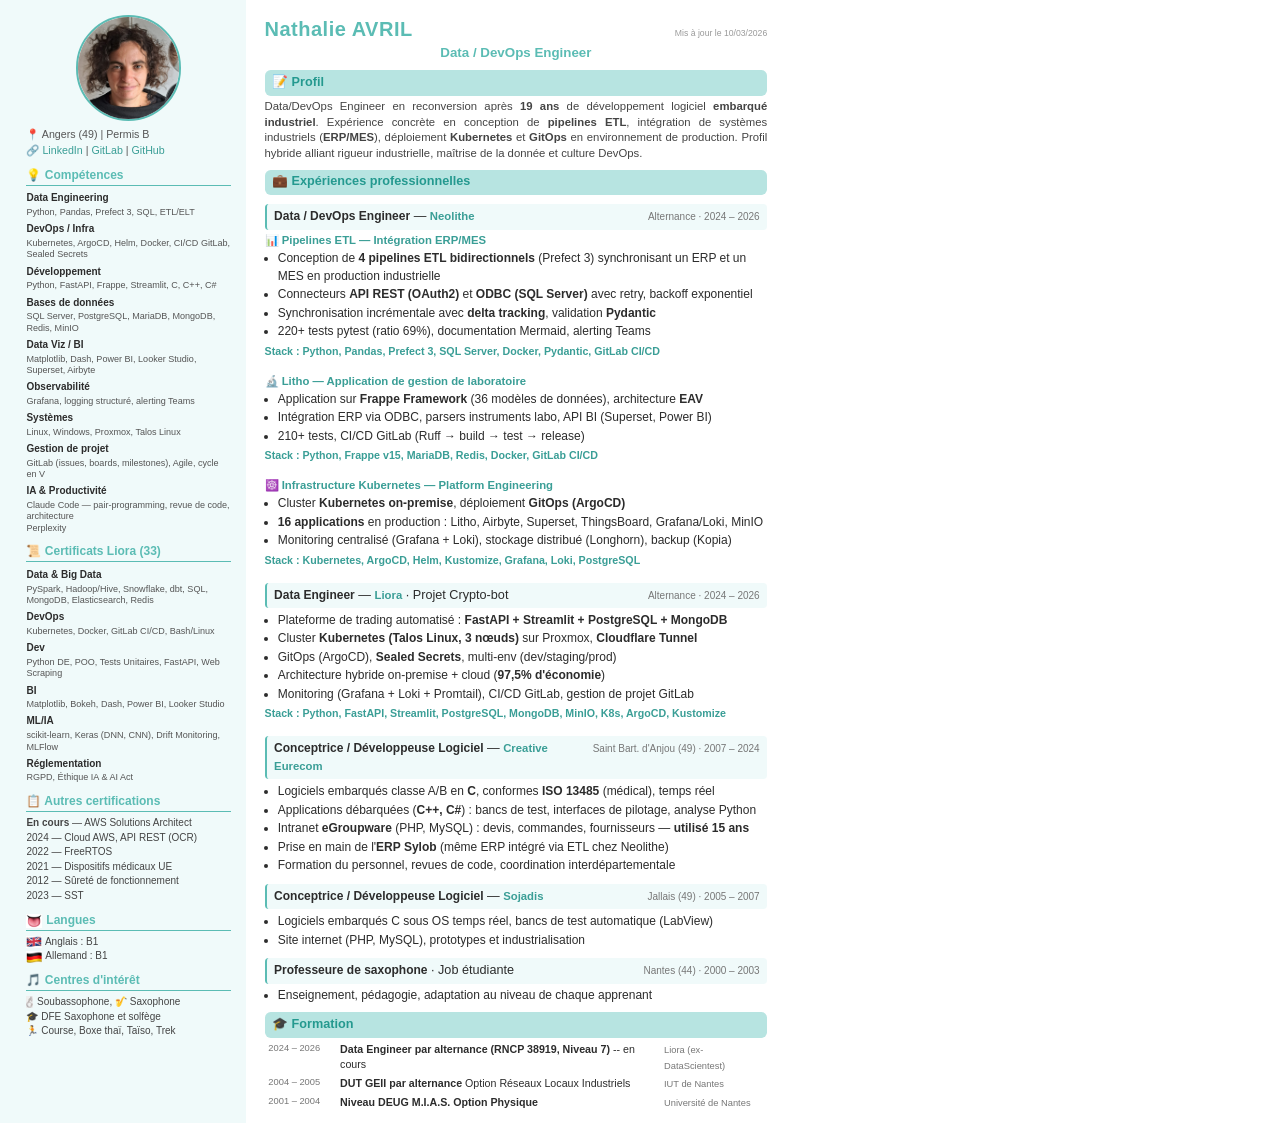
==== index.html @ e8e1952b "Ajout CV public (index.html) et GitLab Pages CI - index.html : version publique sans données perso (" ====
<!DOCTYPE html>
<html lang="fr">
<head>
<meta charset="UTF-8">
<title>CV Nathalie AVRIL — Data / DevOps Engineer</title>
<link rel="stylesheet" href="style.css">
</head>
<body>
<div class="page">

  <!-- SIDEBAR -->
  <div class="sidebar">
    <img src="images/Nathalie_Avril_4.jpg" alt="Nathalie Avril" class="photo">

    <p class="contact-info">📍 Angers (49) | Permis B</p>
    <p class="contact-info">🔗 <a href="https://www.linkedin.com/in/nathalie-avril">LinkedIn</a> | <a href="https://gitlab.com/datiara/public">GitLab</a> | <a href="https://github.com/Datiara">GitHub</a></p>

    <h2>💡 Compétences</h2>

    <div class="skill-category">
      <strong>Data Engineering</strong>
      <div class="skill-tags">Python, Pandas, Prefect 3, SQL, ETL/ELT</div>
    </div>
    <div class="skill-category">
      <strong>DevOps / Infra</strong>
      <div class="skill-tags">Kubernetes, ArgoCD, Helm, Docker, CI/CD GitLab, Sealed Secrets</div>
    </div>
    <div class="skill-category">
      <strong>Développement</strong>
      <div class="skill-tags">Python, FastAPI, Frappe, Streamlit, C, C++, C#</div>
    </div>
    <div class="skill-category">
      <strong>Bases de données</strong>
      <div class="skill-tags">SQL Server, PostgreSQL, MariaDB, MongoDB, Redis, MinIO</div>
    </div>
    <div class="skill-category">
      <strong>Data Viz / BI</strong>
      <div class="skill-tags">Matplotlib, Dash, Power BI, Looker Studio, Superset, Airbyte</div>
    </div>
    <div class="skill-category">
      <strong>Observabilité</strong>
      <div class="skill-tags">Grafana, logging structuré, alerting Teams</div>
    </div>
    <div class="skill-category">
      <strong>Systèmes</strong>
      <div class="skill-tags">Linux, Windows, Proxmox, Talos Linux</div>
    </div>
    <div class="skill-category">
      <strong>Gestion de projet</strong>
      <div class="skill-tags">GitLab (issues, boards, milestones), Agile, cycle en V</div>
    </div>
    <div class="skill-category">
      <strong>IA &amp; Productivité</strong>
      <div class="skill-tags">Claude Code — pair-programming, revue de code, architecture</div>
      <div class="skill-tags">Perplexity</div>
    </div>

    <h2>📜 Certificats Liora (33)</h2>
    <div class="skill-category">
      <strong>Data &amp; Big Data</strong>
      <div class="skill-tags">PySpark, Hadoop/Hive, Snowflake, dbt, SQL, MongoDB, Elasticsearch, Redis</div>
    </div>
    <div class="skill-category">
      <strong>DevOps</strong>
      <div class="skill-tags">Kubernetes, Docker, GitLab CI/CD, Bash/Linux</div>
    </div>
    <div class="skill-category">
      <strong>Dev</strong>
      <div class="skill-tags">Python DE, POO, Tests Unitaires, FastAPI, Web Scraping</div>
    </div>
    <div class="skill-category">
      <strong>BI</strong>
      <div class="skill-tags">Matplotlib, Bokeh, Dash, Power BI, Looker Studio</div>
    </div>
    <div class="skill-category">
      <strong>ML/IA</strong>
      <div class="skill-tags">scikit-learn, Keras (DNN, CNN), Drift Monitoring, MLFlow</div>
    </div>
    <div class="skill-category">
      <strong>Réglementation</strong>
      <div class="skill-tags">RGPD, Éthique IA &amp; AI Act</div>
    </div>

    <h2>📋 Autres certifications</h2>
    <p class="interest-item"><strong>En cours</strong> — AWS Solutions Architect</p>
    <p class="interest-item">2024 — Cloud AWS, API REST (OCR)</p>
    <p class="interest-item">2022 — FreeRTOS</p>
    <p class="interest-item">2021 — Dispositifs médicaux UE</p>
    <p class="interest-item">2012 — Sûreté de fonctionnement</p>
    <p class="interest-item">2023 — SST</p>

    <h2><img src="images/langues.png" class="icon-inline"> Langues</h2>
    <p class="lang-item"><img src="images/gb.png" class="flag-icon"> Anglais : B1</p>
    <p class="lang-item"><img src="images/de.png" class="flag-icon"> Allemand : B1</p>

    <h2>🎵 Centres d'intérêt</h2>
    <p class="interest-item"><img src="images/sousaphone_icon.png" class="icon-inline" alt="soubassophone"> Soubassophone, 🎷 Saxophone</p>
    <p class="interest-item">🎓 DFE Saxophone et solfège</p>
<p class="interest-item">🏃 Course, Boxe thaï, Taïso, Trek</p>
  </div>

  <!-- MAIN -->
  <div class="main">
    <div class="name-row">
      <h1>Nathalie AVRIL</h1>
      <span class="update-date">Mis à jour le 10/03/2026</span>
    </div>
    <div class="tagline">Data / DevOps Engineer</div>

    <h2>📝 Profil</h2>
    <p class="profile-text">
      Data/DevOps Engineer en reconversion après <strong>19 ans</strong> de développement logiciel <strong>embarqué industriel</strong>.
      Expérience concrète en conception de <strong>pipelines ETL</strong>, intégration de systèmes industriels (<strong>ERP/MES</strong>),
      déploiement <strong>Kubernetes</strong> et <strong>GitOps</strong> en environnement de production.
      Profil hybride alliant rigueur industrielle, maîtrise de la donnée et culture DevOps.
    </p>

    <h2>💼 Expériences professionnelles</h2>

    <div class="exp-header">
      <span><span class="exp-poste">Data / DevOps Engineer</span> — <span class="exp-entreprise">Neolithe</span></span>
      <span class="exp-periode">Alternance · 2024 – 2026</span>
    </div>

    <h4>📊 Pipelines ETL — Intégration ERP/MES</h4>
    <ul>
      <li>Conception de <strong>4 pipelines ETL bidirectionnels</strong> (Prefect 3) synchronisant un ERP et un MES en production industrielle</li>
      <li>Connecteurs <strong>API REST (OAuth2)</strong> et <strong>ODBC (SQL Server)</strong> avec retry, backoff exponentiel</li>
      <li>Synchronisation incrémentale avec <strong>delta tracking</strong>, validation <strong>Pydantic</strong></li>
      <li>220+ tests pytest (ratio 69%), documentation Mermaid, alerting Teams</li>
    </ul>
    <div class="stack">Stack : Python, Pandas, Prefect 3, SQL Server, Docker, Pydantic, GitLab CI/CD</div>

    <h4>🔬 Litho — Application de gestion de laboratoire</h4>
    <ul>
      <li>Application sur <strong>Frappe Framework</strong> (36 modèles de données), architecture <strong>EAV</strong></li>
      <li>Intégration ERP via ODBC, parsers instruments labo, API BI (Superset, Power BI)</li>
      <li>210+ tests, CI/CD GitLab (Ruff → build → test → release)</li>
    </ul>
    <div class="stack">Stack : Python, Frappe v15, MariaDB, Redis, Docker, GitLab CI/CD</div>

    <h4>☸️ Infrastructure Kubernetes — Platform Engineering</h4>
    <ul>
      <li>Cluster <strong>Kubernetes on-premise</strong>, déploiement <strong>GitOps (ArgoCD)</strong></li>
      <li><strong>16 applications</strong> en production : Litho, Airbyte, Superset, ThingsBoard, Grafana/Loki, MinIO</li>
      <li>Monitoring centralisé (Grafana + Loki), stockage distribué (Longhorn), backup (Kopia)</li>
    </ul>
    <div class="stack">Stack : Kubernetes, ArgoCD, Helm, Kustomize, Grafana, Loki, PostgreSQL</div>

    <div class="exp-header">
      <span><span class="exp-poste">Data Engineer</span> — <span class="exp-entreprise">Liora</span> · Projet Crypto-bot</span>
      <span class="exp-periode">Alternance · 2024 – 2026</span>
    </div>
    <ul>
      <li>Plateforme de trading automatisé : <strong>FastAPI + Streamlit + PostgreSQL + MongoDB</strong></li>
      <li>Cluster <strong>Kubernetes (Talos Linux, 3 nœuds)</strong> sur Proxmox, <strong>Cloudflare Tunnel</strong></li>
      <li>GitOps (ArgoCD), <strong>Sealed Secrets</strong>, multi-env (dev/staging/prod)</li>
      <li>Architecture hybride on-premise + cloud (<strong>97,5% d'économie</strong>)</li>
      <li>Monitoring (Grafana + Loki + Promtail), CI/CD GitLab, gestion de projet GitLab</li>
    </ul>
    <div class="stack">Stack : Python, FastAPI, Streamlit, PostgreSQL, MongoDB, MinIO, K8s, ArgoCD, Kustomize</div>

    <div class="exp-header">
      <span><span class="exp-poste">Conceptrice / Développeuse Logiciel</span> — <span class="exp-entreprise">Creative Eurecom</span></span>
      <span class="exp-periode">Saint Bart. d'Anjou (49) · 2007 – 2024</span>
    </div>
    <ul>
      <li>Logiciels embarqués classe A/B en <strong>C</strong>, conformes <strong>ISO 13485</strong> (médical), temps réel</li>
      <li>Applications débarquées (<strong>C++, C#</strong>) : bancs de test, interfaces de pilotage, analyse Python</li>
      <li>Intranet <strong>eGroupware</strong> (PHP, MySQL) : devis, commandes, fournisseurs — <strong>utilisé 15 ans</strong></li>
      <li>Prise en main de l'<strong>ERP Sylob</strong> (même ERP intégré via ETL chez Neolithe)</li>
      <li>Formation du personnel, revues de code, coordination interdépartementale</li>
    </ul>

    <div class="exp-header">
      <span><span class="exp-poste">Conceptrice / Développeuse Logiciel</span> — <span class="exp-entreprise">Sojadis</span></span>
      <span class="exp-periode">Jallais (49) · 2005 – 2007</span>
    </div>
    <ul>
      <li>Logiciels embarqués C sous OS temps réel, bancs de test automatique (LabView)</li>
      <li>Site internet (PHP, MySQL), prototypes et industrialisation</li>
    </ul>

    <div class="exp-header">
      <span><span class="exp-poste">Professeure de saxophone</span> · Job étudiante</span>
      <span class="exp-periode">Nantes (44) · 2000 – 2003</span>
    </div>
    <ul>
      <li>Enseignement, pédagogie, adaptation au niveau de chaque apprenant</li>
    </ul>
    <h2>🎓 Formation</h2>
    <table class="formation-table">
      <tr>
        <td class="periode">2024 – 2026</td>
        <td><span class="diplome">Data Engineer par alternance (RNCP 38919, Niveau 7)</span> -- en cours </td>
        <td><span class="etablissement">Liora (ex-DataScientest)</span></td>
      </tr>
      <tr>
        <td class="periode">2004 – 2005</td>
        <td><span class="diplome">DUT GEII par alternance</span>  Option Réseaux Locaux Industriels </td>
        <td><span class="etablissement">IUT de Nantes</span></td>
      </tr>
      <tr>
        <td class="periode">2001 – 2004</td>
        <td><span class="diplome">Niveau DEUG M.I.A.S. Option Physique </span></td>
        <td><span class="etablissement">Université de Nantes</span></td>
      </tr>
    </table>

  </div>
</div>
</body>
</html>
---- style.css ----
@page {
  size: A4;
  margin: 0;
}
* { margin: 0; padding: 0; box-sizing: border-box; }
body {
  font-family: 'Segoe UI', 'Helvetica Neue', Arial, sans-serif;
  font-size: 9.5pt;
  line-height: 1.4;
  color: #2c2c2c;
}
.page {
  width: 210mm;
  height: 297mm;
  display: flex;
  overflow: hidden;
}
/* === SIDEBAR === */
.sidebar {
  width: 65mm;
  background: #f0fafa;
  padding: 4mm 4mm 3mm 7mm;
  flex-shrink: 0;
}
.photo {
  width: 28mm;
  height: 28mm;
  border-radius: 50%;
  object-fit: cover;
  display: block;
  margin: 0 auto 1.5mm auto;
  border: 2.5px solid #5bbcb4;
}
.sidebar h2 {
  color: #5bbcb4;
  font-size: 9pt;
  margin: 2.5mm 0 1mm 0;
  padding-bottom: 0.3mm;
  border-bottom: 1.5px solid #5bbcb4;
}
.sidebar h3 {
  font-size: 9pt;
  color: #3a9e96;
  margin: 3mm 0 1mm 0;
}
.sidebar p, .sidebar li {
  font-size: 8.5pt;
  line-height: 1.35;
  color: #444;
}
.sidebar ul {
  list-style: none;
  padding-left: 0;
}
.sidebar ul li {
  margin-bottom: 0.8mm;
}
.sidebar .skill-category {
  margin-bottom: 0.5mm;
}
.sidebar .skill-category strong {
  font-size: 7.5pt;
  color: #2c2c2c;
}
.sidebar .skill-tags {
  font-size: 6.8pt;
  color: #555;
  line-height: 1.25;
}
.sidebar .flag-icon {
  height: 1.2em;
  width: auto;
  vertical-align: middle;
  margin-right: 0.3mm;
}
.sidebar .icon-inline {
  height: 1.2em;
  width: auto;
  vertical-align: middle;
  margin-right: 0.3mm;
}
.sidebar .lang-item, .sidebar .interest-item {
  margin-bottom: 0.3mm;
  font-size: 7.5pt;
}
.main .update-date {
  font-size: 6.5pt;
  color: #999;
  white-space: nowrap;
}
.sidebar .contact-info {
  font-size: 8pt;
  color: #555;
  margin-bottom: 0.5mm;
}
.sidebar .contact-info a {
  color: #3a9e96;
  text-decoration: none;
}
/* === MAIN === */
.main {
  flex: 1;
  padding: 4mm 7mm 2mm 5mm;
}
.main h1 {
  font-size: 15pt;
  color: #5bbcb4;
  margin-bottom: 0.3mm;
  letter-spacing: 0.5px;
}
.main .subtitle {
  font-size: 12pt;
  color: #555;
  margin-bottom: 1.5mm;
  font-weight: 600;
}
.main .name-row {
  display: flex;
  justify-content: space-between;
  align-items: baseline;
}
.main .tagline {
  font-size: 10pt;
  color: #5bbcb4;
  font-weight: 700;
  margin-bottom: 1.5mm;
  text-align: center;
}
.main h2 {
  color: #24998f;
  font-size: 9.5pt;
  margin: 2mm 0 0.8mm 0;
  padding: 1mm 2mm;
  background: #b7e4e1;
  border-radius: 1.5mm;
}
.main h3 {
  font-size: 8.5pt;
  color: #2c2c2c;
  margin: 2mm 0 0.3mm 0;
}
.main .company {
  font-size: 8pt;
  color: #777;
  margin-bottom: 0.7mm;
}
.main h4 {
  font-size: 8.5pt;
  color: #3a9e96;
  margin: 1mm 0 0.3mm 0;
}
.main ul {
  padding-left: 3.5mm;
  margin-bottom: 0.8mm;
}
.main ul li {
  margin-bottom: 0.3mm;
  font-size: 9pt;
  line-height: 1.45;
}
.main .stack {
  font-size: 8pt;
  color: #3a9e96;
  font-weight: 600;
  margin-top: 0.3mm;
  margin-bottom: 4mm;
}
.profile-text {
  font-size: 8.5pt;
  line-height: 1.4;
  color: #444;
  text-align: justify;
  margin-bottom: 1.5mm;
}
/* Experience header (style C : bandeau) */
.exp-header {
  display: flex;
  justify-content: space-between;
  align-items: baseline;
  background: #f0fafa;
  padding: 1mm 2mm;
  border-radius: 1mm;
  margin: 2.5mm 0 1mm 0;
  border-left: 2.5px solid #5bbcb4;
}
.exp-header .exp-poste {
  font-weight: 700;
  font-size: 9pt;
  color: #2c2c2c;
}
.exp-header .exp-entreprise {
  font-weight: 600;
  font-size: 8.5pt;
  color: #3a9e96;
}
.exp-header .exp-periode {
  font-size: 7.5pt;
  color: #777;
  white-space: nowrap;
}
/* Formation table */
.formation-table {
  width: 100%;
  border-collapse: collapse;
  font-size: 8pt;
  margin-top: 0.5mm;
  margin-bottom: 0.5mm;
}
.formation-table td {
  padding: 0.5mm 1mm;
  vertical-align: top;
}
.formation-table .periode {
  width: 19mm;
  color: #777;
  font-size: 7pt;
}
.formation-table .diplome {
  font-weight: 600;
}
.formation-table .etablissement {
  color: #777;
  font-size: 7pt;
}
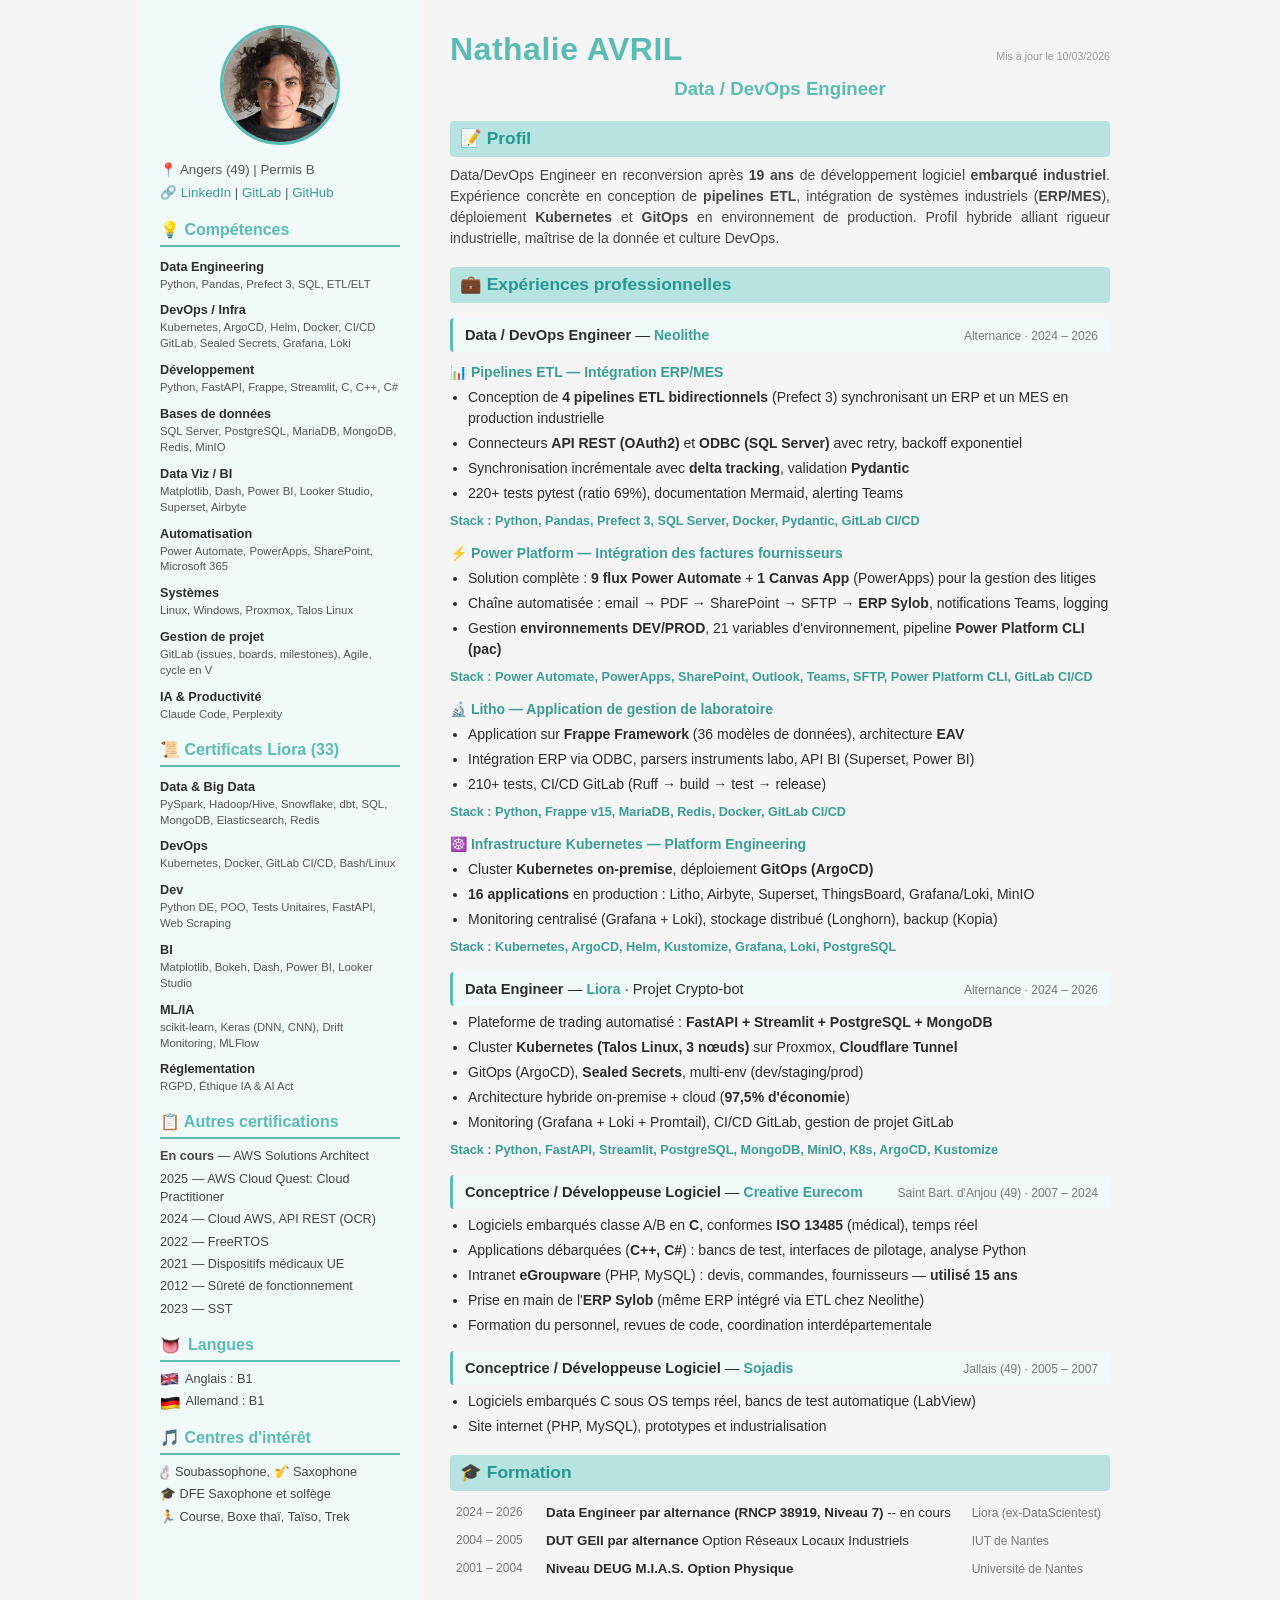
==== commit 08da25d4: "Ajout Power Platform, badge AWS, séparation CSS web/PDF - Ajout projet Power Platform — Intégration " ====
--- a/index.html
+++ b/index.html
@@ -3,7 +3,7 @@
 <head>
 <meta charset="UTF-8">
 <title>CV Nathalie AVRIL — Data / DevOps Engineer</title>
-<link rel="stylesheet" href="style.css">
+<link rel="stylesheet" href="style-web.css">
 </head>
 <body>
 <div class="page">
@@ -23,7 +23,7 @@
     </div>
     <div class="skill-category">
       <strong>DevOps / Infra</strong>
-      <div class="skill-tags">Kubernetes, ArgoCD, Helm, Docker, CI/CD GitLab, Sealed Secrets</div>
+      <div class="skill-tags">Kubernetes, ArgoCD, Helm, Docker, CI/CD GitLab, Sealed Secrets, Grafana, Loki</div>
     </div>
     <div class="skill-category">
       <strong>Développement</strong>
@@ -38,8 +38,8 @@
       <div class="skill-tags">Matplotlib, Dash, Power BI, Looker Studio, Superset, Airbyte</div>
     </div>
     <div class="skill-category">
-      <strong>Observabilité</strong>
-      <div class="skill-tags">Grafana, logging structuré, alerting Teams</div>
+      <strong>Automatisation</strong>
+      <div class="skill-tags">Power Automate, PowerApps, SharePoint, Microsoft 365</div>
     </div>
     <div class="skill-category">
       <strong>Systèmes</strong>
@@ -51,8 +51,7 @@
     </div>
     <div class="skill-category">
       <strong>IA &amp; Productivité</strong>
-      <div class="skill-tags">Claude Code — pair-programming, revue de code, architecture</div>
-      <div class="skill-tags">Perplexity</div>
+      <div class="skill-tags">Claude Code, Perplexity</div>
     </div>
 
     <h2>📜 Certificats Liora (33)</h2>
@@ -83,6 +82,7 @@
 
     <h2>📋 Autres certifications</h2>
     <p class="interest-item"><strong>En cours</strong> — AWS Solutions Architect</p>
+    <p class="interest-item">2025 — AWS Cloud Quest: Cloud Practitioner</p>
     <p class="interest-item">2024 — Cloud AWS, API REST (OCR)</p>
     <p class="interest-item">2022 — FreeRTOS</p>
     <p class="interest-item">2021 — Dispositifs médicaux UE</p>
@@ -131,6 +131,14 @@
     </ul>
     <div class="stack">Stack : Python, Pandas, Prefect 3, SQL Server, Docker, Pydantic, GitLab CI/CD</div>
 
+    <h4>⚡ Power Platform — Intégration des factures fournisseurs</h4>
+    <ul>
+      <li>Solution complète : <strong>9 flux Power Automate</strong> + <strong>1 Canvas App</strong> (PowerApps) pour la gestion des litiges</li>
+      <li>Chaîne automatisée : email → PDF → SharePoint → SFTP → <strong>ERP Sylob</strong>, notifications Teams, logging</li>
+      <li>Gestion <strong>environnements DEV/PROD</strong>, 21 variables d'environnement, pipeline <strong>Power Platform CLI (pac)</strong></li>
+    </ul>
+    <div class="stack">Stack : Power Automate, PowerApps, SharePoint, Outlook, Teams, SFTP, Power Platform CLI, GitLab CI/CD</div>
+
     <h4>🔬 Litho — Application de gestion de laboratoire</h4>
     <ul>
       <li>Application sur <strong>Frappe Framework</strong> (36 modèles de données), architecture <strong>EAV</strong></li>
@@ -181,13 +189,6 @@
       <li>Site internet (PHP, MySQL), prototypes et industrialisation</li>
     </ul>
 
-    <div class="exp-header">
-      <span><span class="exp-poste">Professeure de saxophone</span> · Job étudiante</span>
-      <span class="exp-periode">Nantes (44) · 2000 – 2003</span>
-    </div>
-    <ul>
-      <li>Enseignement, pédagogie, adaptation au niveau de chaque apprenant</li>
-    </ul>
     <h2>🎓 Formation</h2>
     <table class="formation-table">
       <tr>
--- a/style-web.css
+++ b/style-web.css
@@ -0,0 +1,255 @@
+* { margin: 0; padding: 0; box-sizing: border-box; }
+body {
+  font-family: 'Segoe UI', 'Helvetica Neue', Arial, sans-serif;
+  font-size: 11pt;
+  line-height: 1.5;
+  color: #2c2c2c;
+  background: #f5f5f5;
+}
+.page {
+  width: 100%;
+  max-width: 1000px;
+  margin: 0 auto;
+  display: flex;
+  min-height: 100vh;
+}
+/* === SIDEBAR === */
+.sidebar {
+  width: 280px;
+  background: #f0fafa;
+  padding: 25px 20px;
+  flex-shrink: 0;
+}
+.photo {
+  width: 120px;
+  height: 120px;
+  border-radius: 50%;
+  object-fit: cover;
+  display: block;
+  margin: 0 auto 15px auto;
+  border: 3px solid #5bbcb4;
+}
+.sidebar h2 {
+  color: #5bbcb4;
+  font-size: 12pt;
+  margin: 15px 0 8px 0;
+  padding-bottom: 3px;
+  border-bottom: 2px solid #5bbcb4;
+}
+.sidebar h3 {
+  font-size: 10pt;
+  color: #3a9e96;
+  margin: 10px 0 5px 0;
+}
+.sidebar p, .sidebar li {
+  font-size: 10pt;
+  line-height: 1.45;
+  color: #444;
+}
+.sidebar ul {
+  list-style: none;
+  padding-left: 0;
+}
+.sidebar ul li {
+  margin-bottom: 4px;
+}
+.sidebar .skill-category {
+  margin-bottom: 6px;
+}
+.sidebar .skill-category strong {
+  font-size: 9.5pt;
+  color: #2c2c2c;
+}
+.sidebar .skill-tags {
+  font-size: 8.5pt;
+  color: #555;
+  line-height: 1.4;
+}
+.sidebar .flag-icon {
+  height: 1.2em;
+  width: auto;
+  vertical-align: middle;
+  margin-right: 3px;
+}
+.sidebar .icon-inline {
+  height: 1.2em;
+  width: auto;
+  vertical-align: middle;
+  margin-right: 3px;
+}
+.sidebar .lang-item, .sidebar .interest-item {
+  margin-bottom: 4px;
+  font-size: 9.5pt;
+}
+.sidebar .contact-info {
+  font-size: 10pt;
+  color: #555;
+  margin-bottom: 4px;
+}
+.sidebar .contact-info a {
+  color: #3a9e96;
+  text-decoration: none;
+}
+.sidebar .contact-info a:hover {
+  text-decoration: underline;
+}
+/* === MAIN === */
+.main {
+  flex: 1;
+  padding: 25px 30px;
+}
+.main .name-row {
+  display: flex;
+  justify-content: space-between;
+  align-items: baseline;
+}
+.main .update-date {
+  font-size: 8pt;
+  color: #999;
+  white-space: nowrap;
+}
+.main h1 {
+  font-size: 24pt;
+  color: #5bbcb4;
+  margin-bottom: 2px;
+  letter-spacing: 0.5px;
+}
+.main .subtitle {
+  font-size: 14pt;
+  color: #555;
+  margin-bottom: 10px;
+  font-weight: 600;
+}
+.main .tagline {
+  font-size: 14pt;
+  color: #5bbcb4;
+  font-weight: 700;
+  margin-bottom: 15px;
+  text-align: center;
+}
+.main h2 {
+  color: #24998f;
+  font-size: 13pt;
+  margin: 18px 0 8px 0;
+  padding: 5px 10px;
+  background: #b7e4e1;
+  border-radius: 4px;
+}
+.main h3 {
+  font-size: 10pt;
+  color: #2c2c2c;
+  margin: 12px 0 4px 0;
+}
+.main .company {
+  font-size: 9pt;
+  color: #777;
+  margin-bottom: 5px;
+}
+.main h4 {
+  font-size: 10.5pt;
+  color: #3a9e96;
+  margin: 10px 0 4px 0;
+}
+.main ul {
+  padding-left: 18px;
+  margin-bottom: 8px;
+}
+.main ul li {
+  margin-bottom: 4px;
+  font-size: 10.5pt;
+  line-height: 1.5;
+}
+.main .stack {
+  font-size: 9.5pt;
+  color: #3a9e96;
+  font-weight: 600;
+  margin-top: 4px;
+  margin-bottom: 12px;
+}
+.profile-text {
+  font-size: 10.5pt;
+  line-height: 1.5;
+  color: #444;
+  text-align: justify;
+  margin-bottom: 10px;
+}
+/* Experience header (style C : bandeau) */
+.exp-header {
+  display: flex;
+  justify-content: space-between;
+  align-items: baseline;
+  background: #f0fafa;
+  padding: 6px 12px;
+  border-radius: 4px;
+  margin: 15px 0 6px 0;
+  border-left: 3px solid #5bbcb4;
+}
+.exp-header .exp-poste {
+  font-weight: 700;
+  font-size: 11pt;
+  color: #2c2c2c;
+}
+.exp-header .exp-entreprise {
+  font-weight: 600;
+  font-size: 10.5pt;
+  color: #3a9e96;
+}
+.exp-header .exp-periode {
+  font-size: 9pt;
+  color: #777;
+  white-space: nowrap;
+}
+/* Formation table */
+.formation-table {
+  width: 100%;
+  border-collapse: collapse;
+  font-size: 10pt;
+  margin-top: 5px;
+  margin-bottom: 5px;
+}
+.formation-table td {
+  padding: 4px 6px;
+  vertical-align: top;
+}
+.formation-table .periode {
+  width: 90px;
+  color: #777;
+  font-size: 9pt;
+  white-space: nowrap;
+}
+.formation-table .diplome {
+  font-weight: 600;
+}
+.formation-table .etablissement {
+  color: #777;
+  font-size: 9pt;
+}
+
+/* Mobile : sidebar au-dessus du main */
+@media screen and (max-width: 700px) {
+  .page {
+    flex-direction: column;
+  }
+  .sidebar {
+    width: 100%;
+  }
+  .main {
+    width: 100%;
+  }
+  .photo {
+    width: 80px;
+    height: 80px;
+  }
+  .main h1 { font-size: 18pt; }
+  .main .tagline { font-size: 11pt; }
+  .exp-header {
+    flex-direction: column;
+    gap: 2px;
+  }
+  .exp-header .exp-periode {
+    white-space: normal;
+  }
+  .main .name-row {
+    flex-direction: column;
+  }
+}
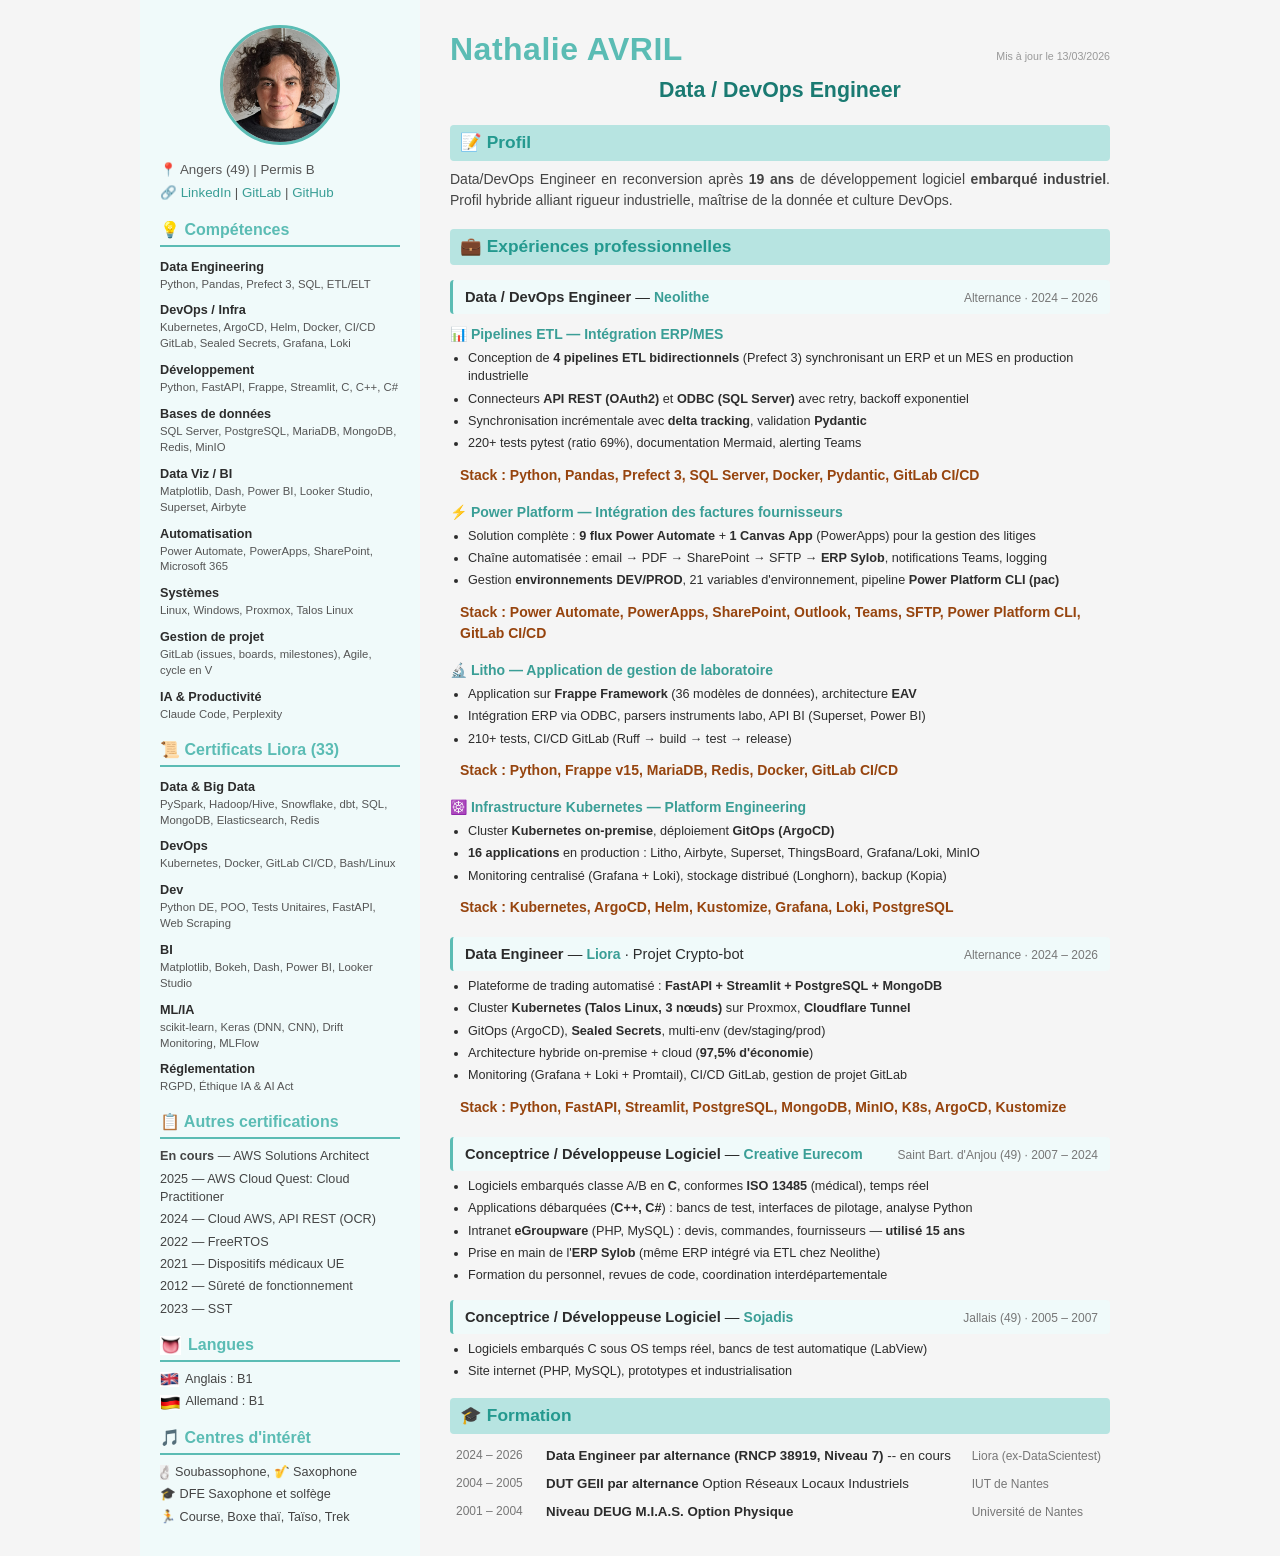
==== commit baf9c286: "Style CV : tagline plus visible, contenu réduit, stack en couleur - Tagline "Data / DevOps Engineer"" ====
--- a/index.html
+++ b/index.html
@@ -103,15 +103,13 @@
   <div class="main">
     <div class="name-row">
       <h1>Nathalie AVRIL</h1>
-      <span class="update-date">Mis à jour le 10/03/2026</span>
+      <span class="update-date">Mis à jour le 13/03/2026</span>
     </div>
     <div class="tagline">Data / DevOps Engineer</div>
 
     <h2>📝 Profil</h2>
     <p class="profile-text">
       Data/DevOps Engineer en reconversion après <strong>19 ans</strong> de développement logiciel <strong>embarqué industriel</strong>.
-      Expérience concrète en conception de <strong>pipelines ETL</strong>, intégration de systèmes industriels (<strong>ERP/MES</strong>),
-      déploiement <strong>Kubernetes</strong> et <strong>GitOps</strong> en environnement de production.
       Profil hybride alliant rigueur industrielle, maîtrise de la donnée et culture DevOps.
     </p>
 
--- a/style-web.css
+++ b/style-web.css
@@ -121,8 +121,8 @@
   font-weight: 600;
 }
 .main .tagline {
-  font-size: 14pt;
-  color: #5bbcb4;
+  font-size: 16pt;
+  color: #1a7a72;
   font-weight: 700;
   margin-bottom: 15px;
   text-align: center;
@@ -156,13 +156,15 @@
 }
 .main ul li {
   margin-bottom: 4px;
-  font-size: 10.5pt;
-  line-height: 1.5;
+  font-size: 9.5pt;
+  line-height: 1.45;
 }
 .main .stack {
-  font-size: 9.5pt;
-  color: #3a9e96;
-  font-weight: 600;
+  font-size: 10.5pt;
+  color: #96440e;
+  font-weight: 700;
+  padding: 4px 10px;
+  border-radius: 4px;
   margin-top: 4px;
   margin-bottom: 12px;
 }
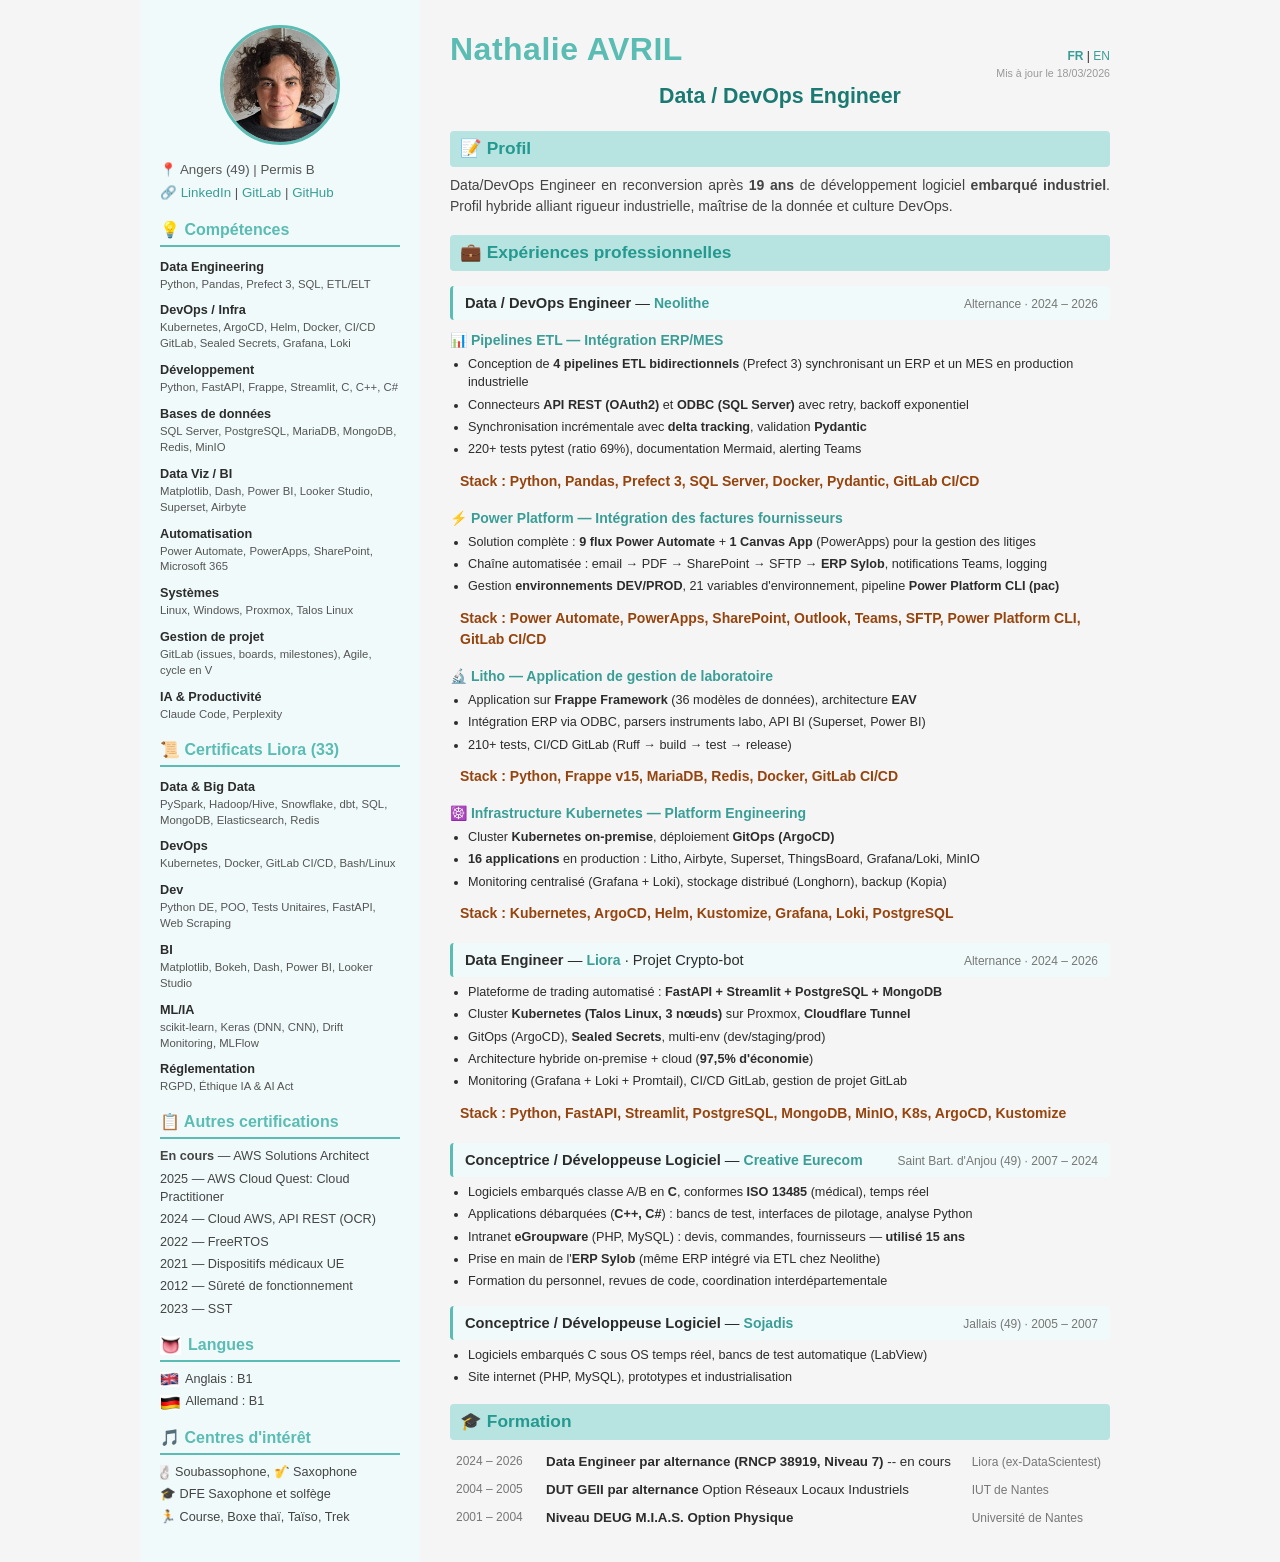
==== commit ff96a282: "Ajout version anglaise du CV (en.html + CV_public_en.md) et lien FR/EN Co-Authored-By: Nathalie AVRI" ====
--- a/index.html
+++ b/index.html
@@ -103,7 +103,10 @@
   <div class="main">
     <div class="name-row">
       <h1>Nathalie AVRIL</h1>
-      <span class="update-date">Mis à jour le 13/03/2026</span>
+      <span class="update-info">
+        <span class="lang-switch"><a href="index.html"><strong>FR</strong></a> | <a href="en.html">EN</a></span>
+        <span class="update-date">Mis à jour le 18/03/2026</span>
+      </span>
     </div>
     <div class="tagline">Data / DevOps Engineer</div>
 
--- a/style-web.css
+++ b/style-web.css
@@ -1,4 +1,19 @@
 * { margin: 0; padding: 0; box-sizing: border-box; }
+.update-info {
+  display: flex;
+  flex-direction: column;
+  align-items: flex-end;
+}
+.lang-switch {
+  font-size: 9pt;
+}
+.lang-switch a {
+  color: #3a9e96;
+  text-decoration: none;
+}
+.lang-switch a:hover {
+  text-decoration: underline;
+}
 body {
   font-family: 'Segoe UI', 'Helvetica Neue', Arial, sans-serif;
   font-size: 11pt;
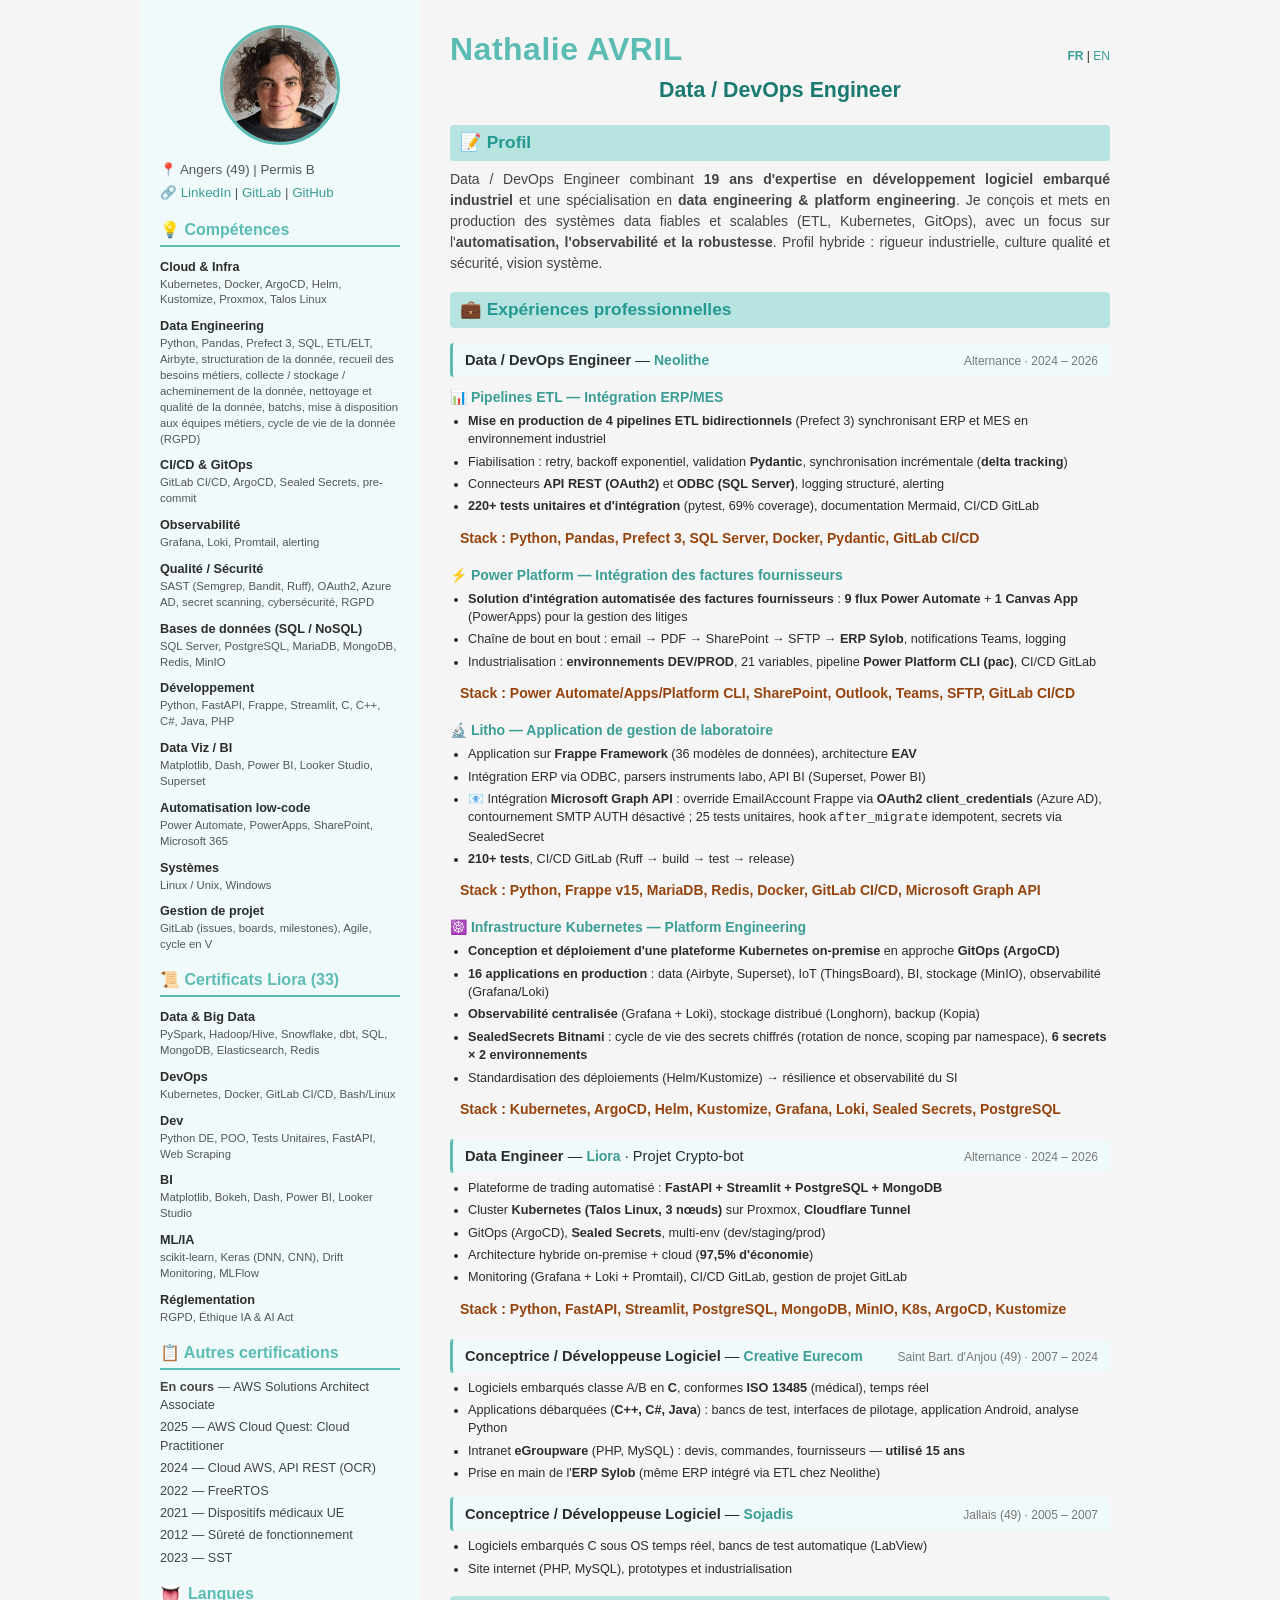
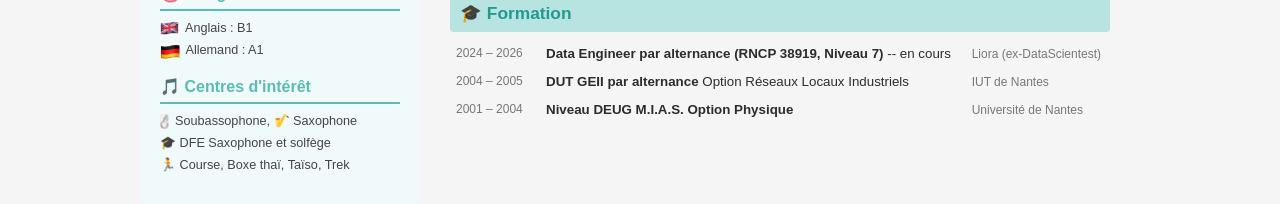
==== commit 0b6e98a8: "Refonte CV : source HTML unique, mots-clés APEC, CV ATS 1 colonne Simplification du repo : - Suppres" ====
--- a/index.html
+++ b/index.html
@@ -18,41 +18,49 @@
     <h2>💡 Compétences</h2>
 
     <div class="skill-category">
+      <strong>Cloud &amp; Infra</strong>
+      <div class="skill-tags">Kubernetes, Docker, ArgoCD, Helm, Kustomize, Proxmox, Talos Linux</div>
+    </div>
+    <div class="skill-category">
       <strong>Data Engineering</strong>
-      <div class="skill-tags">Python, Pandas, Prefect 3, SQL, ETL/ELT</div>
-    </div>
-    <div class="skill-category">
-      <strong>DevOps / Infra</strong>
-      <div class="skill-tags">Kubernetes, ArgoCD, Helm, Docker, CI/CD GitLab, Sealed Secrets, Grafana, Loki</div>
+      <div class="skill-tags">Python, Pandas, Prefect 3, SQL, ETL/ELT, Airbyte, structuration de la donnée, recueil des besoins métiers, collecte / stockage / acheminement de la donnée, nettoyage et qualité de la donnée, batchs, mise à disposition aux équipes métiers, cycle de vie de la donnée (RGPD)</div>
+    </div>
+    <div class="skill-category">
+      <strong>CI/CD &amp; GitOps</strong>
+      <div class="skill-tags">GitLab CI/CD, ArgoCD, Sealed Secrets, pre-commit</div>
+    </div>
+    <div class="skill-category">
+      <strong>Observabilité</strong>
+      <div class="skill-tags">Grafana, Loki, Promtail, alerting</div>
+    </div>
+    <div class="skill-category">
+      <strong>Qualité / Sécurité</strong>
+      <div class="skill-tags">SAST (Semgrep, Bandit, Ruff), OAuth2, Azure AD, secret scanning, cybersécurité, RGPD</div>
+    </div>
+    <div class="skill-category">
+      <strong>Bases de données (SQL / NoSQL)</strong>
+      <div class="skill-tags">SQL Server, PostgreSQL, MariaDB, MongoDB, Redis, MinIO</div>
     </div>
     <div class="skill-category">
       <strong>Développement</strong>
-      <div class="skill-tags">Python, FastAPI, Frappe, Streamlit, C, C++, C#</div>
-    </div>
-    <div class="skill-category">
-      <strong>Bases de données</strong>
-      <div class="skill-tags">SQL Server, PostgreSQL, MariaDB, MongoDB, Redis, MinIO</div>
+      <div class="skill-tags">Python, FastAPI, Frappe, Streamlit, C, C++, C#, Java, PHP</div>
     </div>
     <div class="skill-category">
       <strong>Data Viz / BI</strong>
-      <div class="skill-tags">Matplotlib, Dash, Power BI, Looker Studio, Superset, Airbyte</div>
-    </div>
-    <div class="skill-category">
-      <strong>Automatisation</strong>
+      <div class="skill-tags">Matplotlib, Dash, Power BI, Looker Studio, Superset</div>
+    </div>
+    <div class="skill-category">
+      <strong>Automatisation low-code</strong>
       <div class="skill-tags">Power Automate, PowerApps, SharePoint, Microsoft 365</div>
     </div>
     <div class="skill-category">
       <strong>Systèmes</strong>
-      <div class="skill-tags">Linux, Windows, Proxmox, Talos Linux</div>
+      <div class="skill-tags">Linux / Unix, Windows</div>
     </div>
     <div class="skill-category">
       <strong>Gestion de projet</strong>
       <div class="skill-tags">GitLab (issues, boards, milestones), Agile, cycle en V</div>
     </div>
-    <div class="skill-category">
-      <strong>IA &amp; Productivité</strong>
-      <div class="skill-tags">Claude Code, Perplexity</div>
-    </div>
 
     <h2>📜 Certificats Liora (33)</h2>
     <div class="skill-category">
@@ -81,7 +89,7 @@
     </div>
 
     <h2>📋 Autres certifications</h2>
-    <p class="interest-item"><strong>En cours</strong> — AWS Solutions Architect</p>
+    <p class="interest-item"><strong>En cours</strong> — AWS Solutions Architect Associate</p>
     <p class="interest-item">2025 — AWS Cloud Quest: Cloud Practitioner</p>
     <p class="interest-item">2024 — Cloud AWS, API REST (OCR)</p>
     <p class="interest-item">2022 — FreeRTOS</p>
@@ -91,7 +99,7 @@
 
     <h2><img src="images/langues.png" class="icon-inline"> Langues</h2>
     <p class="lang-item"><img src="images/gb.png" class="flag-icon"> Anglais : B1</p>
-    <p class="lang-item"><img src="images/de.png" class="flag-icon"> Allemand : B1</p>
+    <p class="lang-item"><img src="images/de.png" class="flag-icon"> Allemand : A1</p>
 
     <h2>🎵 Centres d'intérêt</h2>
     <p class="interest-item"><img src="images/sousaphone_icon.png" class="icon-inline" alt="soubassophone"> Soubassophone, 🎷 Saxophone</p>
@@ -105,15 +113,15 @@
       <h1>Nathalie AVRIL</h1>
       <span class="update-info">
         <span class="lang-switch"><a href="index.html"><strong>FR</strong></a> | <a href="en.html">EN</a></span>
-        <span class="update-date">Mis à jour le 18/03/2026</span>
       </span>
     </div>
     <div class="tagline">Data / DevOps Engineer</div>
 
     <h2>📝 Profil</h2>
     <p class="profile-text">
-      Data/DevOps Engineer en reconversion après <strong>19 ans</strong> de développement logiciel <strong>embarqué industriel</strong>.
-      Profil hybride alliant rigueur industrielle, maîtrise de la donnée et culture DevOps.
+      Data / DevOps Engineer combinant <strong>19 ans d'expertise en développement logiciel embarqué industriel</strong> et une spécialisation en <strong>data engineering &amp; platform engineering</strong>.
+      Je conçois et mets en production des systèmes data fiables et scalables (ETL, Kubernetes, GitOps), avec un focus sur l'<strong>automatisation, l'observabilité et la robustesse</strong>.
+      Profil hybride : rigueur industrielle, culture qualité et sécurité, vision système.
     </p>
 
     <h2>💼 Expériences professionnelles</h2>
@@ -125,36 +133,39 @@
 
     <h4>📊 Pipelines ETL — Intégration ERP/MES</h4>
     <ul>
-      <li>Conception de <strong>4 pipelines ETL bidirectionnels</strong> (Prefect 3) synchronisant un ERP et un MES en production industrielle</li>
-      <li>Connecteurs <strong>API REST (OAuth2)</strong> et <strong>ODBC (SQL Server)</strong> avec retry, backoff exponentiel</li>
-      <li>Synchronisation incrémentale avec <strong>delta tracking</strong>, validation <strong>Pydantic</strong></li>
-      <li>220+ tests pytest (ratio 69%), documentation Mermaid, alerting Teams</li>
+      <li><strong>Mise en production de 4 pipelines ETL bidirectionnels</strong> (Prefect 3) synchronisant ERP et MES en environnement industriel</li>
+      <li>Fiabilisation : retry, backoff exponentiel, validation <strong>Pydantic</strong>, synchronisation incrémentale (<strong>delta tracking</strong>)</li>
+      <li>Connecteurs <strong>API REST (OAuth2)</strong> et <strong>ODBC (SQL Server)</strong>, logging structuré, alerting</li>
+      <li><strong>220+ tests unitaires et d'intégration</strong> (pytest, 69% coverage), documentation Mermaid, CI/CD GitLab</li>
     </ul>
     <div class="stack">Stack : Python, Pandas, Prefect 3, SQL Server, Docker, Pydantic, GitLab CI/CD</div>
 
     <h4>⚡ Power Platform — Intégration des factures fournisseurs</h4>
     <ul>
-      <li>Solution complète : <strong>9 flux Power Automate</strong> + <strong>1 Canvas App</strong> (PowerApps) pour la gestion des litiges</li>
-      <li>Chaîne automatisée : email → PDF → SharePoint → SFTP → <strong>ERP Sylob</strong>, notifications Teams, logging</li>
-      <li>Gestion <strong>environnements DEV/PROD</strong>, 21 variables d'environnement, pipeline <strong>Power Platform CLI (pac)</strong></li>
-    </ul>
-    <div class="stack">Stack : Power Automate, PowerApps, SharePoint, Outlook, Teams, SFTP, Power Platform CLI, GitLab CI/CD</div>
+      <li><strong>Solution d'intégration automatisée des factures fournisseurs</strong> : <strong>9 flux Power Automate</strong> + <strong>1 Canvas App</strong> (PowerApps) pour la gestion des litiges</li>
+      <li>Chaîne de bout en bout : email → PDF → SharePoint → SFTP → <strong>ERP Sylob</strong>, notifications Teams, logging</li>
+      <li>Industrialisation : <strong>environnements DEV/PROD</strong>, 21 variables, pipeline <strong>Power Platform CLI (pac)</strong>, CI/CD GitLab</li>
+    </ul>
+    <div class="stack">Stack : Power Automate/Apps/Platform CLI, SharePoint, Outlook, Teams, SFTP, GitLab CI/CD</div>
 
     <h4>🔬 Litho — Application de gestion de laboratoire</h4>
     <ul>
       <li>Application sur <strong>Frappe Framework</strong> (36 modèles de données), architecture <strong>EAV</strong></li>
       <li>Intégration ERP via ODBC, parsers instruments labo, API BI (Superset, Power BI)</li>
-      <li>210+ tests, CI/CD GitLab (Ruff → build → test → release)</li>
-    </ul>
-    <div class="stack">Stack : Python, Frappe v15, MariaDB, Redis, Docker, GitLab CI/CD</div>
+      <li>📧 Intégration <strong>Microsoft Graph API</strong> : override EmailAccount Frappe via <strong>OAuth2 client_credentials</strong> (Azure AD), contournement SMTP AUTH désactivé ; 25 tests unitaires, hook <code>after_migrate</code> idempotent, secrets via SealedSecret</li>
+      <li><strong>210+ tests</strong>, CI/CD GitLab (Ruff → build → test → release)</li>
+    </ul>
+    <div class="stack">Stack : Python, Frappe v15, MariaDB, Redis, Docker, GitLab CI/CD, Microsoft Graph API</div>
 
     <h4>☸️ Infrastructure Kubernetes — Platform Engineering</h4>
     <ul>
-      <li>Cluster <strong>Kubernetes on-premise</strong>, déploiement <strong>GitOps (ArgoCD)</strong></li>
-      <li><strong>16 applications</strong> en production : Litho, Airbyte, Superset, ThingsBoard, Grafana/Loki, MinIO</li>
-      <li>Monitoring centralisé (Grafana + Loki), stockage distribué (Longhorn), backup (Kopia)</li>
-    </ul>
-    <div class="stack">Stack : Kubernetes, ArgoCD, Helm, Kustomize, Grafana, Loki, PostgreSQL</div>
+      <li><strong>Conception et déploiement d'une plateforme Kubernetes on-premise</strong> en approche <strong>GitOps (ArgoCD)</strong></li>
+      <li><strong>16 applications en production</strong> : data (Airbyte, Superset), IoT (ThingsBoard), BI, stockage (MinIO), observabilité (Grafana/Loki)</li>
+      <li><strong>Observabilité centralisée</strong> (Grafana + Loki), stockage distribué (Longhorn), backup (Kopia)</li>
+      <li><strong>SealedSecrets Bitnami</strong> : cycle de vie des secrets chiffrés (rotation de nonce, scoping par namespace), <strong>6 secrets × 2 environnements</strong></li>
+      <li>Standardisation des déploiements (Helm/Kustomize) → résilience et observabilité du SI</li>
+    </ul>
+    <div class="stack">Stack : Kubernetes, ArgoCD, Helm, Kustomize, Grafana, Loki, Sealed Secrets, PostgreSQL</div>
 
     <div class="exp-header">
       <span><span class="exp-poste">Data Engineer</span> — <span class="exp-entreprise">Liora</span> · Projet Crypto-bot</span>
@@ -175,10 +186,9 @@
     </div>
     <ul>
       <li>Logiciels embarqués classe A/B en <strong>C</strong>, conformes <strong>ISO 13485</strong> (médical), temps réel</li>
-      <li>Applications débarquées (<strong>C++, C#</strong>) : bancs de test, interfaces de pilotage, analyse Python</li>
+      <li>Applications débarquées (<strong>C++, C#, Java</strong>) : bancs de test, interfaces de pilotage, application Android, analyse Python</li>
       <li>Intranet <strong>eGroupware</strong> (PHP, MySQL) : devis, commandes, fournisseurs — <strong>utilisé 15 ans</strong></li>
       <li>Prise en main de l'<strong>ERP Sylob</strong> (même ERP intégré via ETL chez Neolithe)</li>
-      <li>Formation du personnel, revues de code, coordination interdépartementale</li>
     </ul>
 
     <div class="exp-header">
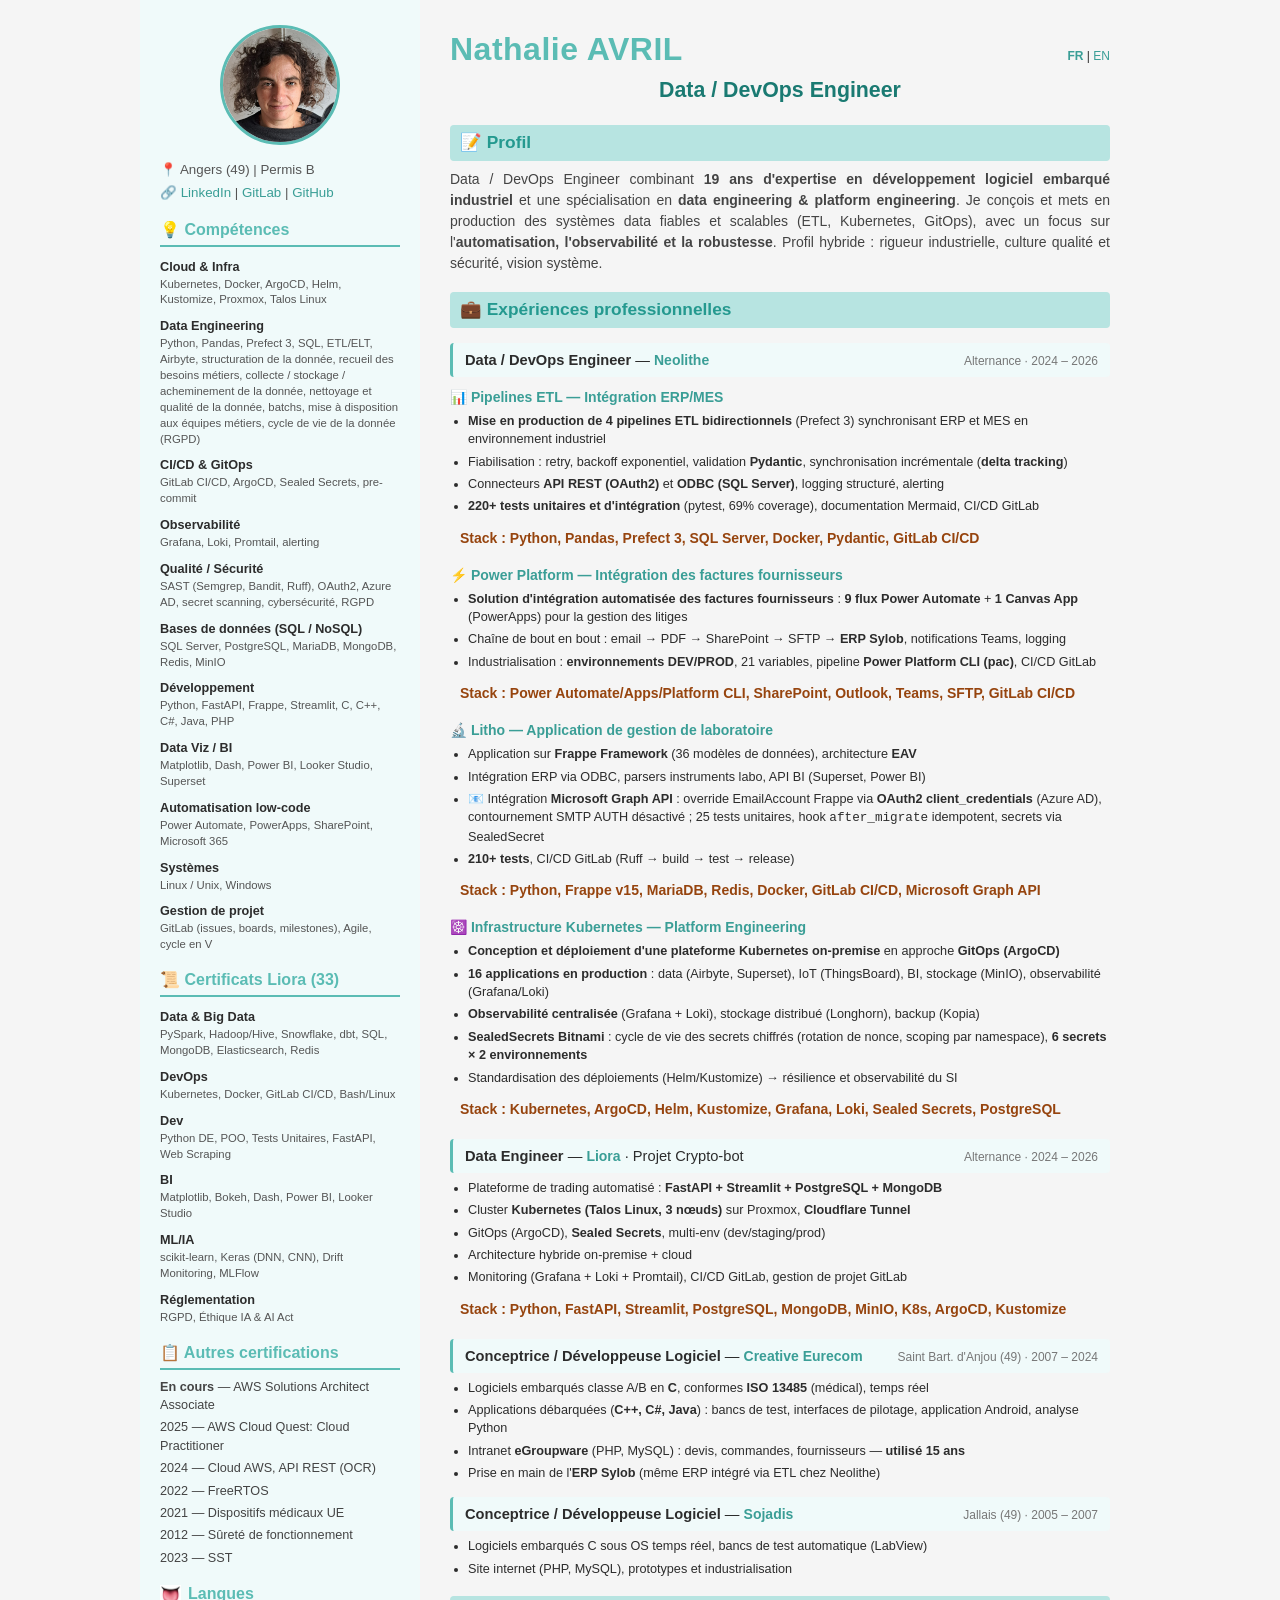
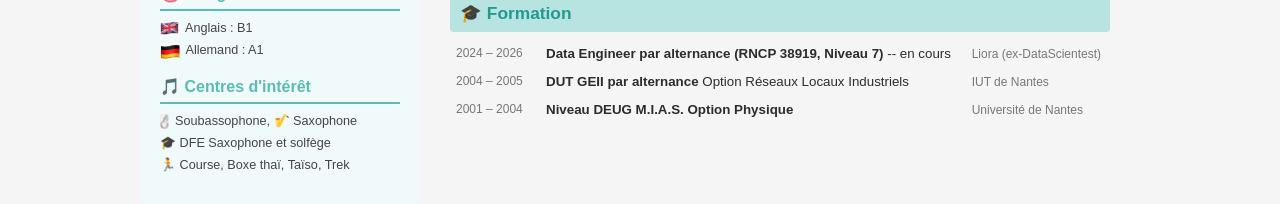
==== commit bd30d4db: "Retire l'indicateur "97,5 % d'économie" des CV et du site Mention retirée de CV_public, index, en et" ====
--- a/index.html
+++ b/index.html
@@ -175,7 +175,7 @@
       <li>Plateforme de trading automatisé : <strong>FastAPI + Streamlit + PostgreSQL + MongoDB</strong></li>
       <li>Cluster <strong>Kubernetes (Talos Linux, 3 nœuds)</strong> sur Proxmox, <strong>Cloudflare Tunnel</strong></li>
       <li>GitOps (ArgoCD), <strong>Sealed Secrets</strong>, multi-env (dev/staging/prod)</li>
-      <li>Architecture hybride on-premise + cloud (<strong>97,5% d'économie</strong>)</li>
+      <li>Architecture hybride on-premise + cloud</li>
       <li>Monitoring (Grafana + Loki + Promtail), CI/CD GitLab, gestion de projet GitLab</li>
     </ul>
     <div class="stack">Stack : Python, FastAPI, Streamlit, PostgreSQL, MongoDB, MinIO, K8s, ArgoCD, Kustomize</div>
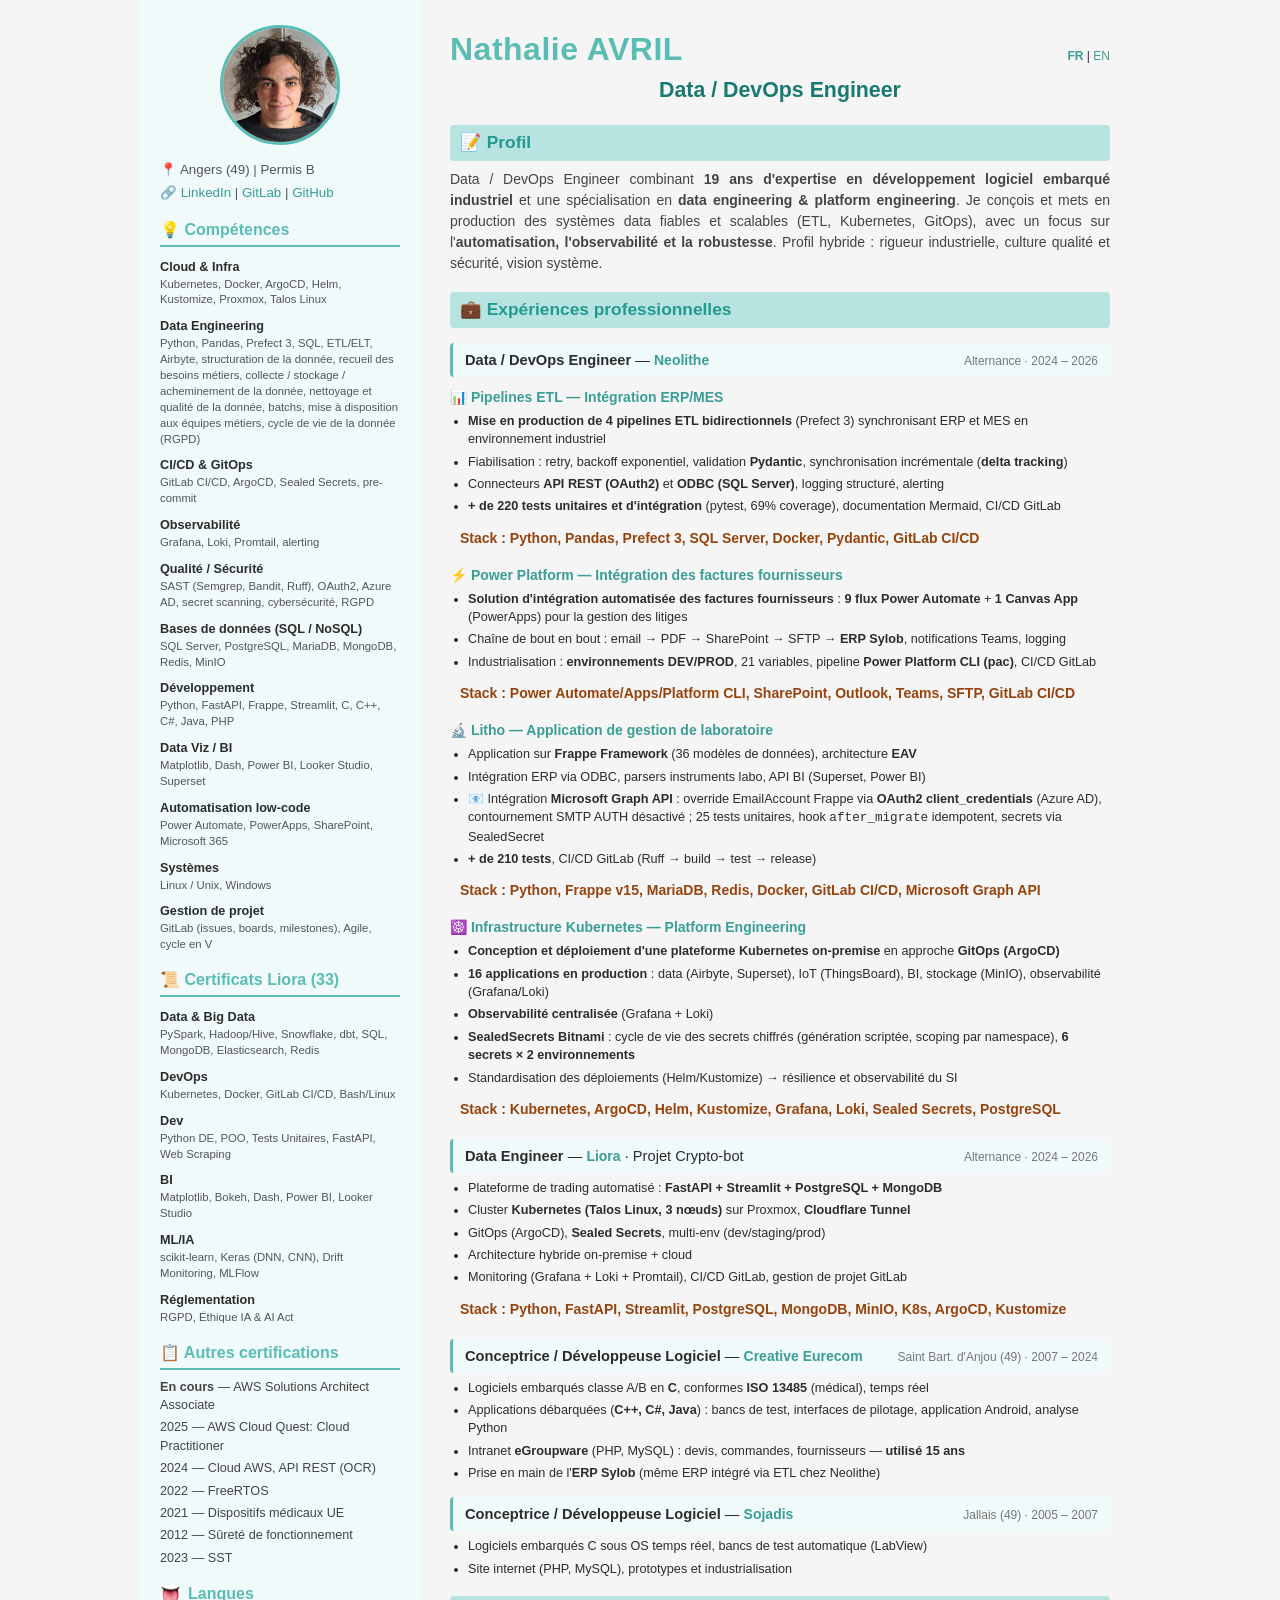
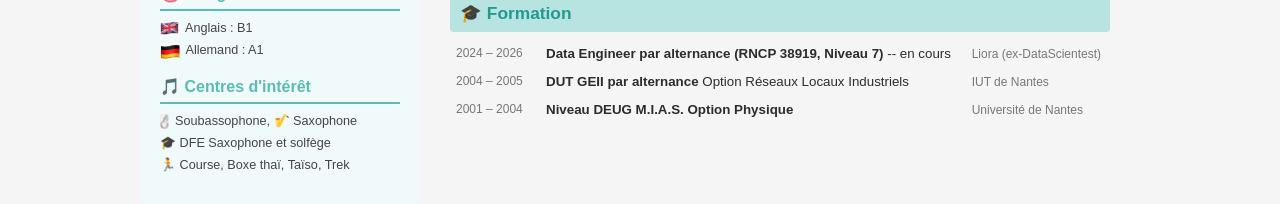
==== commit 9fbf8095: "Nettoyage CV/site : retrait Kopia, Longhorn, "rotation de nonce" ; notation des tests - Retire les m" ====
--- a/index.html
+++ b/index.html
@@ -136,7 +136,7 @@
       <li><strong>Mise en production de 4 pipelines ETL bidirectionnels</strong> (Prefect 3) synchronisant ERP et MES en environnement industriel</li>
       <li>Fiabilisation : retry, backoff exponentiel, validation <strong>Pydantic</strong>, synchronisation incrémentale (<strong>delta tracking</strong>)</li>
       <li>Connecteurs <strong>API REST (OAuth2)</strong> et <strong>ODBC (SQL Server)</strong>, logging structuré, alerting</li>
-      <li><strong>220+ tests unitaires et d'intégration</strong> (pytest, 69% coverage), documentation Mermaid, CI/CD GitLab</li>
+      <li><strong>+ de 220 tests unitaires et d'intégration</strong> (pytest, 69% coverage), documentation Mermaid, CI/CD GitLab</li>
     </ul>
     <div class="stack">Stack : Python, Pandas, Prefect 3, SQL Server, Docker, Pydantic, GitLab CI/CD</div>
 
@@ -153,7 +153,7 @@
       <li>Application sur <strong>Frappe Framework</strong> (36 modèles de données), architecture <strong>EAV</strong></li>
       <li>Intégration ERP via ODBC, parsers instruments labo, API BI (Superset, Power BI)</li>
       <li>📧 Intégration <strong>Microsoft Graph API</strong> : override EmailAccount Frappe via <strong>OAuth2 client_credentials</strong> (Azure AD), contournement SMTP AUTH désactivé ; 25 tests unitaires, hook <code>after_migrate</code> idempotent, secrets via SealedSecret</li>
-      <li><strong>210+ tests</strong>, CI/CD GitLab (Ruff → build → test → release)</li>
+      <li><strong>+ de 210 tests</strong>, CI/CD GitLab (Ruff → build → test → release)</li>
     </ul>
     <div class="stack">Stack : Python, Frappe v15, MariaDB, Redis, Docker, GitLab CI/CD, Microsoft Graph API</div>
 
@@ -161,8 +161,8 @@
     <ul>
       <li><strong>Conception et déploiement d'une plateforme Kubernetes on-premise</strong> en approche <strong>GitOps (ArgoCD)</strong></li>
       <li><strong>16 applications en production</strong> : data (Airbyte, Superset), IoT (ThingsBoard), BI, stockage (MinIO), observabilité (Grafana/Loki)</li>
-      <li><strong>Observabilité centralisée</strong> (Grafana + Loki), stockage distribué (Longhorn), backup (Kopia)</li>
-      <li><strong>SealedSecrets Bitnami</strong> : cycle de vie des secrets chiffrés (rotation de nonce, scoping par namespace), <strong>6 secrets × 2 environnements</strong></li>
+      <li><strong>Observabilité centralisée</strong> (Grafana + Loki)</li>
+      <li><strong>SealedSecrets Bitnami</strong> : cycle de vie des secrets chiffrés (génération scriptée, scoping par namespace), <strong>6 secrets × 2 environnements</strong></li>
       <li>Standardisation des déploiements (Helm/Kustomize) → résilience et observabilité du SI</li>
     </ul>
     <div class="stack">Stack : Kubernetes, ArgoCD, Helm, Kustomize, Grafana, Loki, Sealed Secrets, PostgreSQL</div>
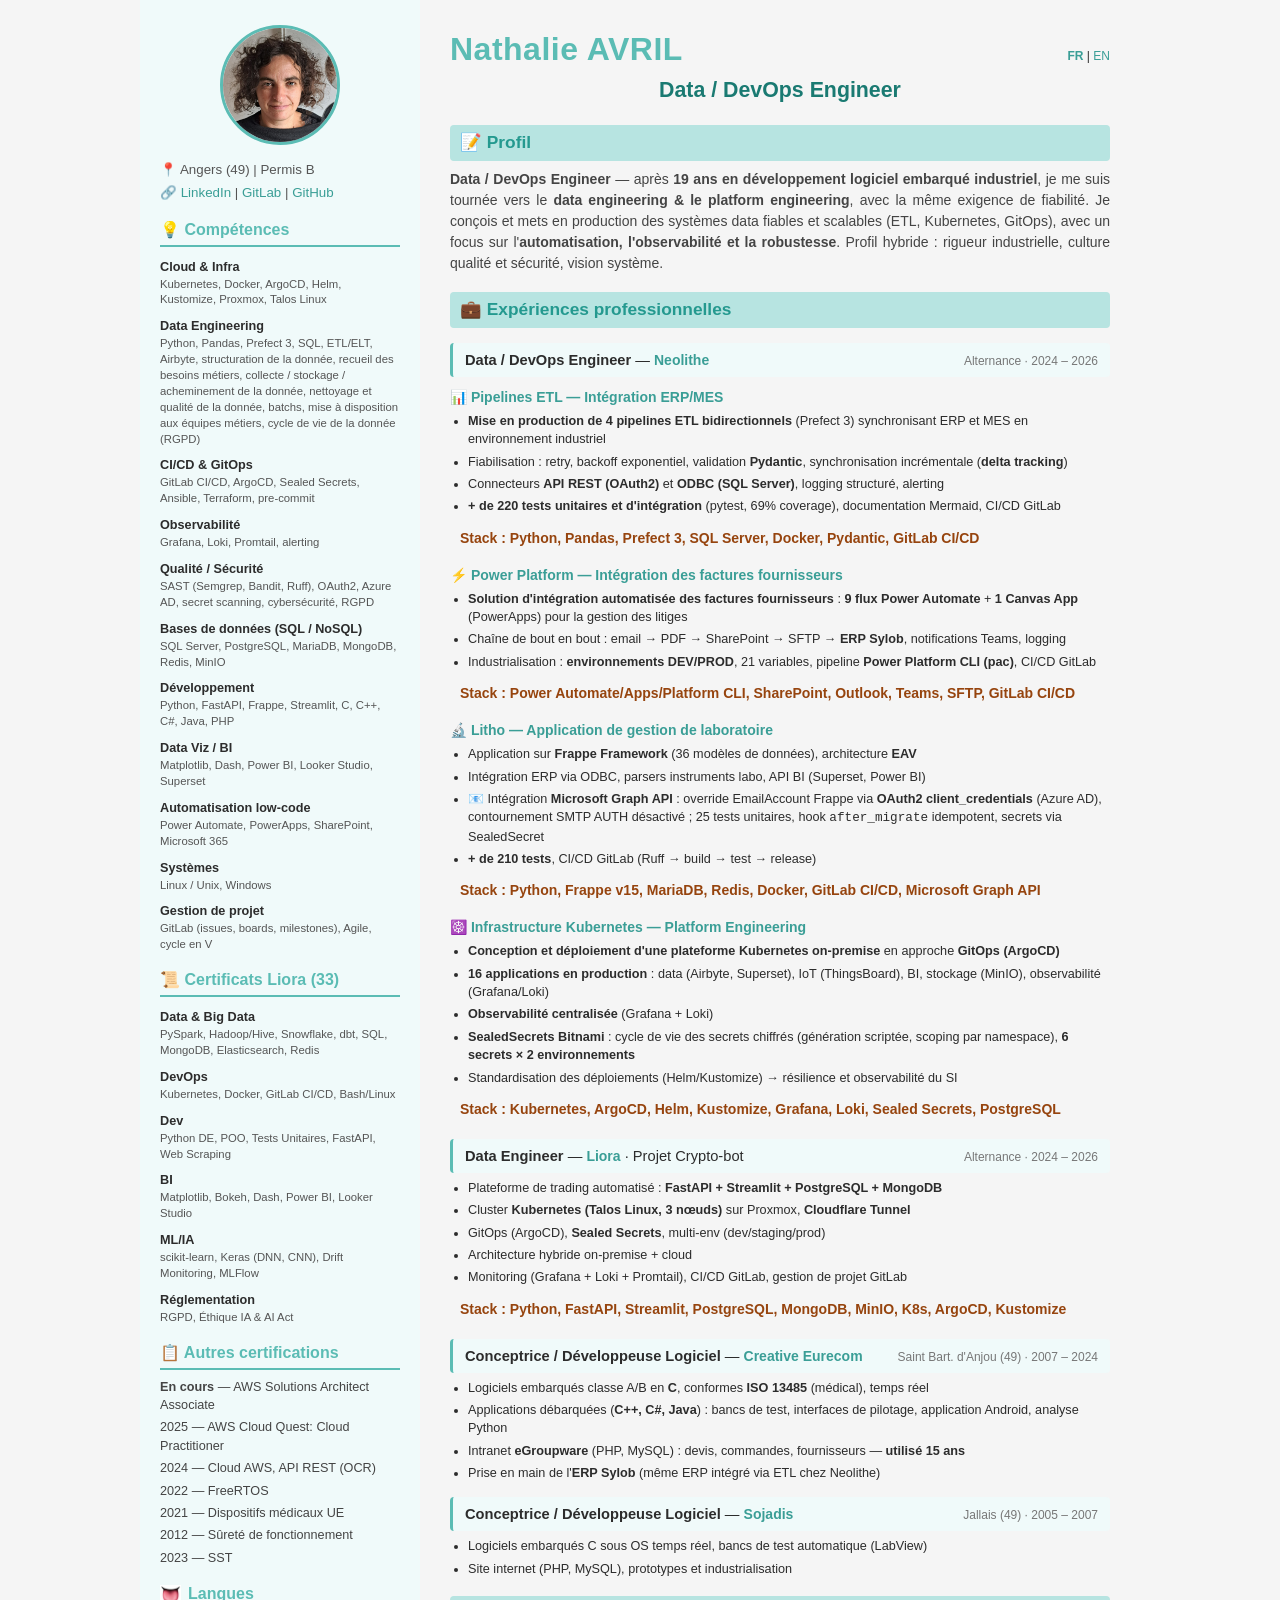
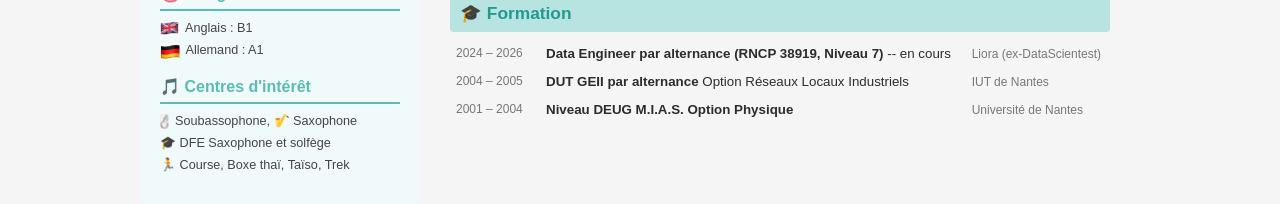
==== commit ca908f43: "CV : accroche reformulée (voix perso) + Ansible/Terraform - Réécriture de la 1re phrase de profil su" ====
--- a/index.html
+++ b/index.html
@@ -27,7 +27,7 @@
     </div>
     <div class="skill-category">
       <strong>CI/CD &amp; GitOps</strong>
-      <div class="skill-tags">GitLab CI/CD, ArgoCD, Sealed Secrets, pre-commit</div>
+      <div class="skill-tags">GitLab CI/CD, ArgoCD, Sealed Secrets, Ansible, Terraform, pre-commit</div>
     </div>
     <div class="skill-category">
       <strong>Observabilité</strong>
@@ -119,7 +119,7 @@
 
     <h2>📝 Profil</h2>
     <p class="profile-text">
-      Data / DevOps Engineer combinant <strong>19 ans d'expertise en développement logiciel embarqué industriel</strong> et une spécialisation en <strong>data engineering &amp; platform engineering</strong>.
+      <strong>Data / DevOps Engineer</strong> — après <strong>19 ans en développement logiciel embarqué industriel</strong>, je me suis tournée vers le <strong>data engineering &amp; le platform engineering</strong>, avec la même exigence de fiabilité.
       Je conçois et mets en production des systèmes data fiables et scalables (ETL, Kubernetes, GitOps), avec un focus sur l'<strong>automatisation, l'observabilité et la robustesse</strong>.
       Profil hybride : rigueur industrielle, culture qualité et sécurité, vision système.
     </p>
